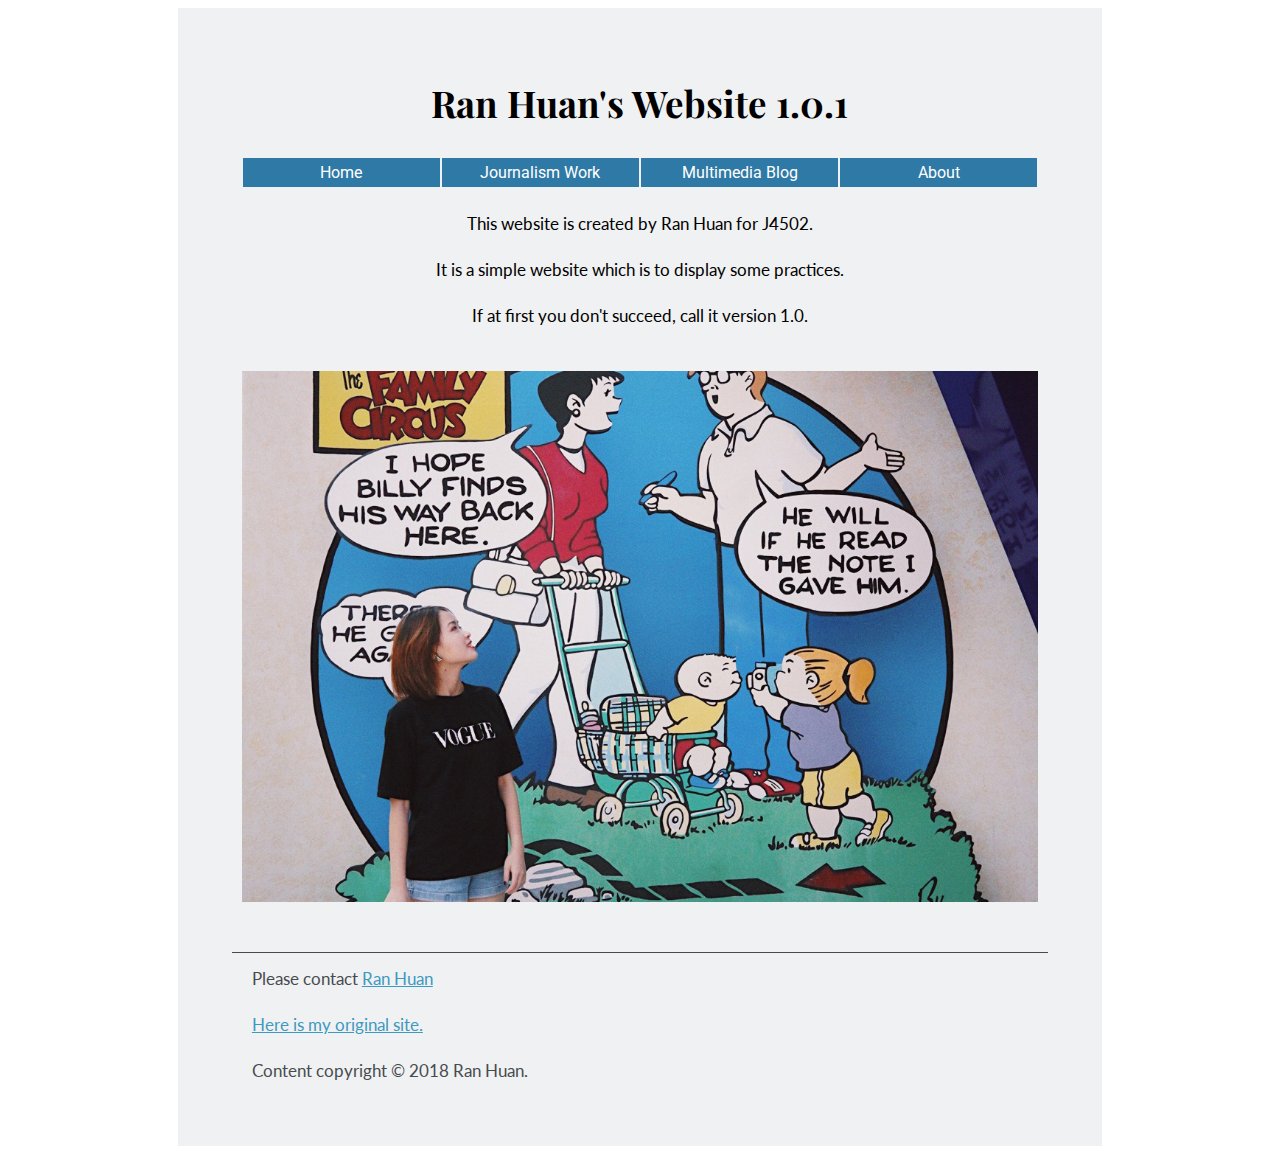
==== index.html @ facc84e8 "finished" ====
<!DOCTYPE html PUBLIC "-//W3C//DTD XHTML 1.0 Transitional//EN"
   "http://www.w3.org/TR/xhtml1/DTD/xhtml1-transitional.dtd">

<html xmlns="http://www.w3.org/1999/xhtml">

<head>
	<title>Ran Huan</title>
	<meta http-equiv="content-type" content="text/html;charset=utf-8" />
  <link href="https://fonts.googleapis.com/css?family=Lato|Playfair+Display|Roboto" rel="stylesheet"/>
  <link rel="stylesheet" type="text/css" href="styles.css" />
</head>

<body>
  <div id="container">



   <div id="main">

    <h2>Ran Huan's Website 1.0.1</h2>

    <div id="nav">
      <div class="flexbox">

      <li><a target="_blank" href="index.html">Home</a></li>
      <li><a target="_blank" href="secondpage.html">Journalism Work</a></li>
      <li><a target="_blank" href="https://ranh2150.wordpress.com/">Multimedia Blog</a></li>
      <li><a target="_blank" href="index.html">About</a></li>
   </div>
 </div>


    <p>This website is created by Ran Huan for J4502.</p>
    <p>It is a simple website which is to display some practices.</p>
    <p>If at first you don't succeed, call it version 1.0.</p>


    <a href="mailto:rhdqf@mail.missouri.edu"> <img src="profilephoto.jpg" alt="This is a profile photo."/> </a>

  </div><!--end main div-->

  <div id="footer">

    <p style="padding-top:15px;margin-top:0;">Please contact <a href="mailto:rhdqf@mail.missouri.edu">Ran Huan</a></p>
    <p><a href="indexcopy.html" target="_blank">Here is my original site.</a></p>
    <p>Content copyright © 2018 Ran Huan.</p>

  </div><!--end footer div-->

 </div><!--end container div-->
</body>

</html>
---- styles.css ----
#container{
  width:70%;
  margin:0 auto;
  padding:30px 20px;
  background-color:#F0F1F2;
}

#main{
  width:90%;
  margin:0 auto;
  padding:10px;
  text-align: center;
}

#footer{
  width:90%;
  margin:0 auto;
  padding:0 10px 10px 10px;
  border-top:1px solid #474B4F;
}


h2{
  font-family: 'Playfair Display', serif;
  font-size: 2.3em;
  margin:30px;
}

p{
  font-family: 'Lato', sans-serif;
  font-size:17px;
  margin:25px 10px;
}

ul{
  padding:0;
}

#nav {
  padding:0;
}

#nav li{
  list-style:none;
  text-align:center;
  width:98%;
  padding:5px;
  background-color: #2F79A6;
  margin:1px;
}

#nav a:link, #nav a:visited{
  color:#ffffff;
  text-decoration:none;
  font-family: 'Roboto', sans-serif;
  padding:4px;
}

#nav li:hover, #nav li:active{
  background-color: #BD3459;
}


img{
  width:100%;
  margin:20px 0 40px 0;
  border:0;
}

#footer p{
  color:#474B4F
}

#footer a:link, #footer a:visited{
  color:#3D99BF
}

#footer a:hover, #footer a:active{
  color:#D9BE67;
}

.flexbox{
	display: flex;
	flex-direction: column;
}

@media (min-width: 700px) {
	.flexbox{
		flex-direction: row;
		justify-content: center;
	}
}

@media (min-width: 800px) {

	.item-1 {
		margin-right: auto;
	}
}
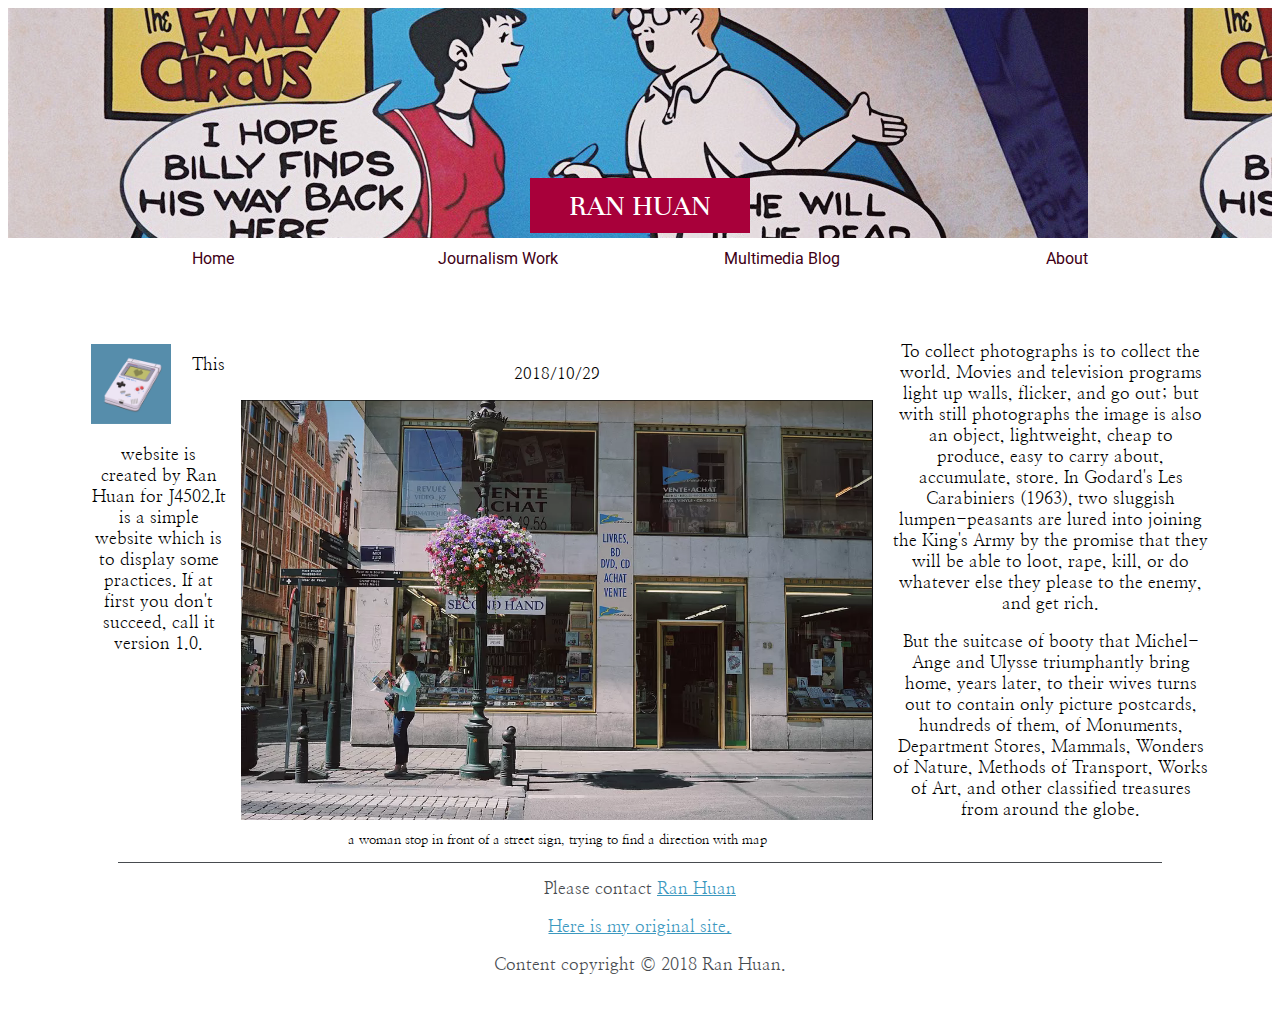
==== commit 68f732c9: "grid" ====
--- a/index.html
+++ b/index.html
@@ -7,35 +7,52 @@
 	<title>Ran Huan</title>
 	<meta http-equiv="content-type" content="text/html;charset=utf-8" />
   <link href="https://fonts.googleapis.com/css?family=Lato|Playfair+Display|Roboto" rel="stylesheet"/>
+  <link href="https://fonts.googleapis.com/css?family=Nanum+Myeongjo|Roboto|Unna" rel="stylesheet">
   <link rel="stylesheet" type="text/css" href="styles.css" />
 </head>
 
 <body>
+  <header>
+  </header>
   <div id="container">
+ <div id="titletag">
+   RAN HUAN
+ </div>
+
+   <div id="main">
+    <div id="nav">
+      <div class="flexbox">
+      <div class="item"><a target="_blank" href="index.html">Home</a></div>
+      <div class="item"><a target="_blank" href="secondpage.html">Journalism Work</a></div>
+      <div class="item"><a target="_blank" href="https://ranh2150.wordpress.com/">Multimedia Blog</a></div>
+      <div class="item"><a target="_blank" href="index.html">About</a></div>
+   </div>
+ </div>
+<article>
+<section class="profile">
+  <img src="img/icon.jpg" width="90%"/>
+  <p class="profilecontent">
+    This website is created by Ran Huan for J4502.It is a simple website which is to display some practices.
+    If at first you don't succeed, call it version 1.0.
+  </p>
+</section>
+
+<section class="display">
+  <p class="displaydate">2018/10/29</p>
+  <img src="img/display1.jpg" width="100%"/>
+  <p class="caption">a woman stop in front of a street sign, trying to find a direction with map</p>
+</section>
+
+<section class="blog">
+  <p>To collect photographs is to collect the world. Movies and television programs light up walls, flicker, and go out; but with still photographs the image is also an object, lightweight, cheap to produce, easy to carry about, accumulate, store. In Godard's Les Carabiniers (1963), two sluggish lumpen-peasants are lured into joining the King's Army by the promise that they will be able to loot, rape, kill, or do whatever else they please to the enemy, and get rich.</p>
+
+  <p>But the suitcase of booty that Michel-Ange and Ulysse triumphantly bring home, years later, to their wives turns out to contain only picture postcards, hundreds of them, of Monuments, Department Stores, Mammals, Wonders of Nature, Methods of Transport, Works of Art, and other classified treasures from around the globe. </p>
+  </p>
 
 
+</section>
 
-   <div id="main">
-
-    <h2>Ran Huan's Website 1.0.1</h2>
-
-    <div id="nav">
-      <div class="flexbox">
-
-      <li><a target="_blank" href="index.html">Home</a></li>
-      <li><a target="_blank" href="secondpage.html">Journalism Work</a></li>
-      <li><a target="_blank" href="https://ranh2150.wordpress.com/">Multimedia Blog</a></li>
-      <li><a target="_blank" href="index.html">About</a></li>
-   </div>
- </div>
-
-
-    <p>This website is created by Ran Huan for J4502.</p>
-    <p>It is a simple website which is to display some practices.</p>
-    <p>If at first you don't succeed, call it version 1.0.</p>
-
-
-    <a href="mailto:rhdqf@mail.missouri.edu"> <img src="profilephoto.jpg" alt="This is a profile photo."/> </a>
+</article>
 
   </div><!--end main div-->
 
--- a/styles.css
+++ b/styles.css
@@ -1,14 +1,24 @@
-#container{
-  width:70%;
-  margin:0 auto;
-  padding:30px 20px;
-  background-color:#F0F1F2;
+header{
+  background-image: url(img/profilephoto.jpg);
+  height: 230px;
 }
 
-#main{
+#titletag{
+    position: relative;
+    top:-60px;
+    color:#ffffff;
+    font-size:1.9em;
+    background-color: #A8003A;
+    width:200px;
+    margin: 0 auto;
+    text-align: center;
+    padding:10px;
+    font-family: 'Unna', serif;
+    font-weight:lighter;
+}
+#container{
   width:90%;
   margin:0 auto;
-  padding:10px;
   text-align: center;
 }
 
@@ -23,49 +33,40 @@
 h2{
   font-family: 'Playfair Display', serif;
   font-size: 2.3em;
-  margin:30px;
 }
 
 p{
-  font-family: 'Lato', sans-serif;
+  font-family: 'Nanum Myeongjo', serif;
   font-size:17px;
-  margin:25px 10px;
 }
 
-ul{
+
+#nav {
+  position:relative;
+  top:-50px;
   padding:0;
 }
 
-#nav {
-  padding:0;
-}
-
-#nav li{
+#nav .item{
   list-style:none;
   text-align:center;
   width:98%;
   padding:5px;
-  background-color: #2F79A6;
   margin:1px;
 }
 
-#nav a:link, #nav a:visited{
-  color:#ffffff;
+.item a:link, .item a:visited{
+  color:#400016;
   text-decoration:none;
   font-family: 'Roboto', sans-serif;
   padding:4px;
 }
 
-#nav li:hover, #nav li:active{
-  background-color: #BD3459;
+#nav .item:hover, #nav .item:active{
+  color:#000000;
 }
 
 
-img{
-  width:100%;
-  margin:20px 0 40px 0;
-  border:0;
-}
 
 #footer p{
   color:#474B4F
@@ -84,16 +85,100 @@
 	flex-direction: column;
 }
 
-@media (min-width: 700px) {
-	.flexbox{
-		flex-direction: row;
-		justify-content: center;
-	}
+
+.profile img{
+  width:200px;
+  height:200px;
+  padding:20px;
 }
 
-@media (min-width: 800px) {
+.profile h3 .profile p{
+  margin: 0px;
+}
 
-	.item-1 {
-		margin-right: auto;
-	}
+.profiletitle{
+  margin: 20px;
 }
+.profilecontent{
+  margin: 0;
+  padding-left:20px;
+  padding-right:20px;
+}
+
+.displaydate{
+  font-size: 1em;
+  margin-top: 40px;
+}
+
+
+.caption{
+  font-size: 0.8em;
+}
+
+
+@media (min-width: 450px) {
+
+    .flexbox {
+        flex-flow: row;
+        justify-content: space-between;
+    }
+
+
+}
+
+@media screen and (min-width: 600px) {
+  .profile{
+    display:block;
+    height:300px;
+  }
+
+  .profile img{
+    float:left;
+  }
+
+  .profilecontent {
+    padding-top:30px;
+      width: 90%;
+      max-width: 200px;
+      float: right;
+      margin-right: 20px;
+    }
+
+    .display{
+      float:left;
+    }
+
+
+}
+
+@media (min-width: 1000px) {
+
+  .profile{
+    display:block;
+    height:400px;
+  }
+
+  .profile img{
+    float:left;
+    width:80px;
+    height:80px;
+  }
+
+  .profilecontent {
+    padding-top:30px;
+      width: 90%;
+      max-width: 200px;
+      float: none;
+      margin-right: 20px;
+    }
+
+    .display{
+      float:left;
+    }
+
+    article {
+      display: grid;
+      grid-template-columns: 150px 2fr 1fr;
+      grid-gap: 20px;
+    }
+}
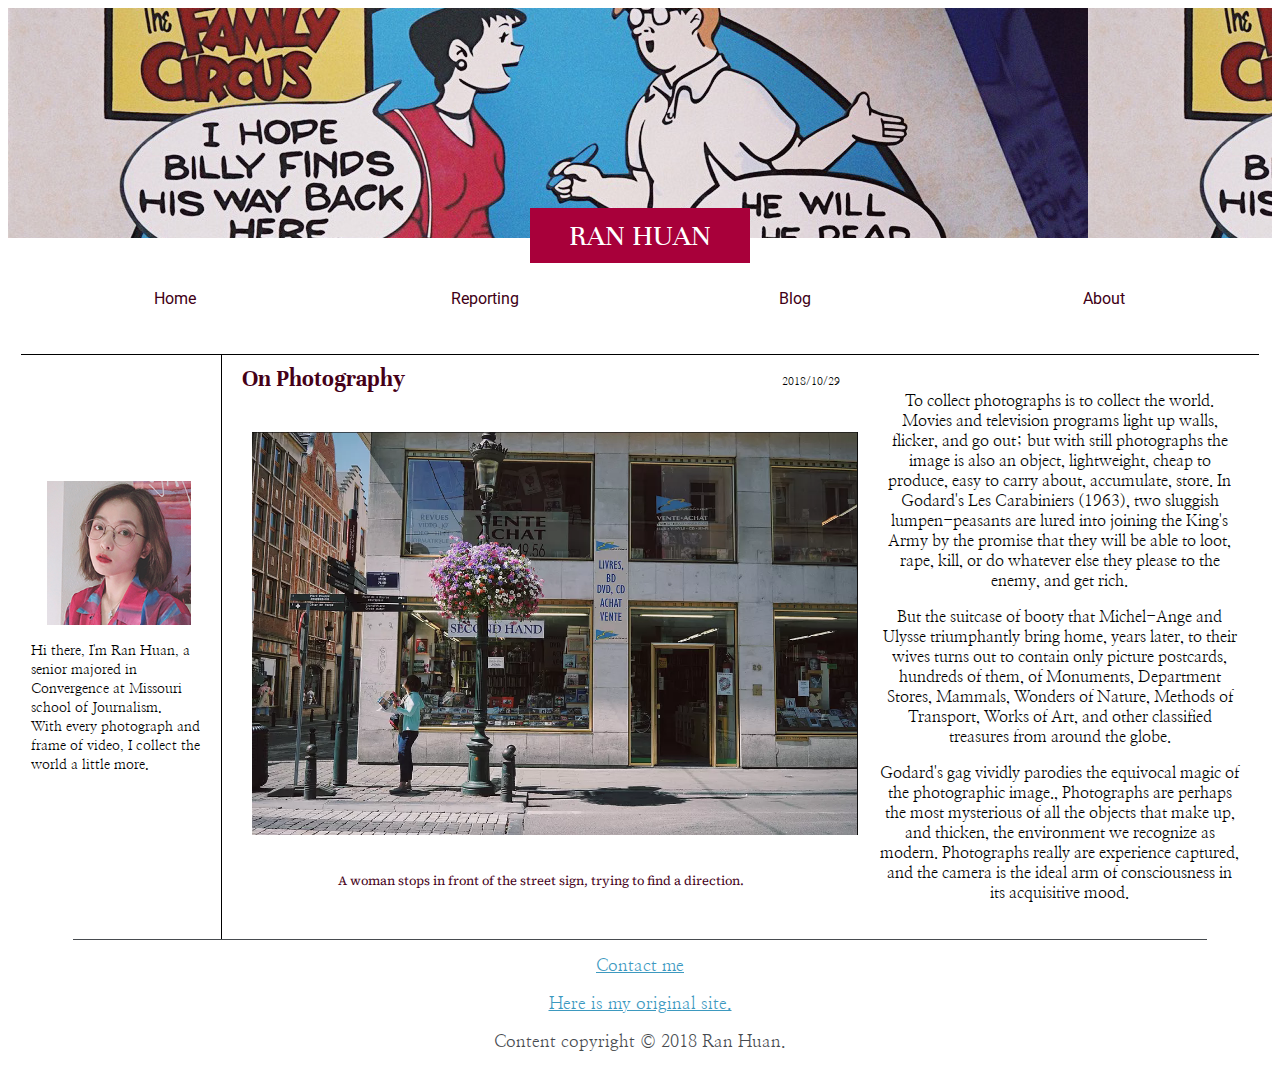
==== commit ad290e7f: "grid change" ====
--- a/index.html
+++ b/index.html
@@ -7,13 +7,14 @@
 	<title>Ran Huan</title>
 	<meta http-equiv="content-type" content="text/html;charset=utf-8" />
   <link href="https://fonts.googleapis.com/css?family=Lato|Playfair+Display|Roboto" rel="stylesheet"/>
-  <link href="https://fonts.googleapis.com/css?family=Nanum+Myeongjo|Roboto|Unna" rel="stylesheet">
+<link href="https://fonts.googleapis.com/css?family=Nanum+Myeongjo|Source+Serif+Pro|Unna" rel="stylesheet"/>
   <link rel="stylesheet" type="text/css" href="styles.css" />
 </head>
 
 <body>
-  <header>
-  </header>
+  <div id="header">
+  </div>
+
   <div id="container">
  <div id="titletag">
    RAN HUAN
@@ -23,42 +24,42 @@
     <div id="nav">
       <div class="flexbox">
       <div class="item"><a target="_blank" href="index.html">Home</a></div>
-      <div class="item"><a target="_blank" href="secondpage.html">Journalism Work</a></div>
-      <div class="item"><a target="_blank" href="https://ranh2150.wordpress.com/">Multimedia Blog</a></div>
+      <div class="item"><a target="_blank" href="secondpage.html">Reporting</a></div>
+      <div class="item"><a target="_blank" href="https://ranh2150.wordpress.com/">Blog</a></div>
       <div class="item"><a target="_blank" href="index.html">About</a></div>
    </div>
  </div>
-<article>
-<section class="profile">
-  <img src="img/icon.jpg" width="90%"/>
-  <p class="profilecontent">
-    This website is created by Ran Huan for J4502.It is a simple website which is to display some practices.
-    If at first you don't succeed, call it version 1.0.
-  </p>
-</section>
+<div id="gridarea">
+<div class="profile">
+  <img src="img/icon.jpg" alt="icon image" width="90%"/>
+  <div class="profilecontent">
+  <p>Hi there, I'm Ran Huan, a senior majored in Convergence at Missouri school of Journalism. </p>
+    <p>With every photograph and frame of video, I collect the world a little more.</p>
+</div>
+</div><!--end profile div-->
 
-<section class="display">
-  <p class="displaydate">2018/10/29</p>
-  <img src="img/display1.jpg" width="100%"/>
-  <p class="caption">a woman stop in front of a street sign, trying to find a direction with map</p>
-</section>
+<div class="display">
+  <div class="displaytitle">
+  <h3> On Photography </h3></div>
+  <div class="displaydate"> <p>2018/10/29</p> </div>
 
-<section class="blog">
+  <img src="img/display1.jpg" alt="display image" width="100%"/>
+  <div class="caption">A woman stops in front of the street sign, trying to find a direction.</div>
+</div>
+
+<div class="blog">
   <p>To collect photographs is to collect the world. Movies and television programs light up walls, flicker, and go out; but with still photographs the image is also an object, lightweight, cheap to produce, easy to carry about, accumulate, store. In Godard's Les Carabiniers (1963), two sluggish lumpen-peasants are lured into joining the King's Army by the promise that they will be able to loot, rape, kill, or do whatever else they please to the enemy, and get rich.</p>
+  <p>But the suitcase of booty that Michel-Ange and Ulysse triumphantly bring home, years later, to their wives turns out to contain only picture postcards, hundreds of them, of Monuments, Department Stores, Mammals, Wonders of Nature, Methods of Transport, Works of Art, and other classified treasures from around the globe. </p>
+  <p>Godard's gag vividly parodies the equivocal magic of the photographic image., Photographs are perhaps the most mysterious of all the objects that make up, and thicken, the environment we recognize as modern. Photographs really are experience captured, and the camera is the ideal arm of consciousness in its acquisitive mood.</p>
+</div>
 
-  <p>But the suitcase of booty that Michel-Ange and Ulysse triumphantly bring home, years later, to their wives turns out to contain only picture postcards, hundreds of them, of Monuments, Department Stores, Mammals, Wonders of Nature, Methods of Transport, Works of Art, and other classified treasures from around the globe. </p>
-  </p>
-
-
-</section>
-
-</article>
+</div><!--end gridarea div-->
 
   </div><!--end main div-->
 
   <div id="footer">
 
-    <p style="padding-top:15px;margin-top:0;">Please contact <a href="mailto:rhdqf@mail.missouri.edu">Ran Huan</a></p>
+    <p style="padding-top:15px;margin-top:0;"><a href="mailto:rhdqf@mail.missouri.edu">Contact me</a></p>
     <p><a href="indexcopy.html" target="_blank">Here is my original site.</a></p>
     <p>Content copyright © 2018 Ran Huan.</p>
 
--- a/styles.css
+++ b/styles.css
@@ -1,11 +1,11 @@
-header{
+#header{
   background-image: url(img/profilephoto.jpg);
   height: 230px;
 }
 
 #titletag{
     position: relative;
-    top:-60px;
+    top:-30px;
     color:#ffffff;
     font-size:1.9em;
     background-color: #A8003A;
@@ -35,6 +35,10 @@
   font-size: 2.3em;
 }
 
+h3{
+  font-family: 'Unna', serif;
+}
+
 p{
   font-family: 'Nanum Myeongjo', serif;
   font-size:17px;
@@ -43,8 +47,9 @@
 
 #nav {
   position:relative;
-  top:-50px;
+  top:-10px;
   padding:0;
+  margin-bottom: 30px;
 }
 
 #nav .item{
@@ -85,34 +90,49 @@
 	flex-direction: column;
 }
 
+.profile{
+  border-top:1px solid #000000;
+}
 
 .profile img{
-  width:200px;
-  height:200px;
+  width: auto;
   padding:20px;
 }
 
-.profile h3 .profile p{
+.profile p{
   margin: 0px;
 }
 
-.profiletitle{
-  margin: 20px;
-}
 .profilecontent{
   margin: 0;
   padding-left:20px;
   padding-right:20px;
 }
 
+.display h3{
+  margin-top: 50px;
+  font-size: 1.5em;
+  color:#450018;
+}
+
 .displaydate{
-  font-size: 1em;
-  margin-top: 40px;
-}
-
+  font-size: 0.7em;
+}
+
+.display{
+  border-top:1px solid #000000;
+}
+
+.blog{
+  margin-bottom: 60px;
+}
 
 .caption{
   font-size: 0.8em;
+  margin-top: 7px;
+  margin-bottom: 30px;
+  font-family: 'Source Serif Pro', serif;
+  color:#450018;
 }
 
 
@@ -123,25 +143,40 @@
         justify-content: space-between;
     }
 
+    .profile{
+      margin:10px;
+      margin-bottom: 50px;
+    }
+
+    .profile img{
+        margin-top: 20px;
+    }
+    .profilecontent{
+      margin: 10px auto;
+      width:400px;
+    }
+
 
 }
 
 @media screen and (min-width: 600px) {
   .profile{
     display:block;
-    height:300px;
+    height:250px;
   }
 
   .profile img{
+    width:35%;
     float:left;
+    margin-left: 20px;
   }
 
   .profilecontent {
-    padding-top:30px;
+    padding-top:55px;
       width: 90%;
       max-width: 200px;
       float: right;
-      margin-right: 20px;
+      padding-right: 40px;
     }
 
     .display{
@@ -151,7 +186,92 @@
 
 }
 
-@media (min-width: 1000px) {
+@media screen and (min-width: 800px) {
+
+  #container{
+    width:98%;
+  }
+
+  .profile{
+    height:300px;
+    grid-area:a;
+    margin: 0;
+    padding: 10px;
+  }
+
+  .profile img{
+    width:80%;
+    margin: 0;
+    padding: 15px;
+    padding-top: 80px;
+    float:left;
+  }
+
+  .profilecontent {
+    padding:0;
+    margin: 0 auto;
+    width:100%;
+      float: none;
+    }
+
+    .profilecontent p{
+      font-size: 0.9em;
+      text-align:left;
+    }
+
+  .display{
+    grid-area:b;
+    border-left: 1px solid #000000;
+  }
+
+  .display h3{
+    margin: 10px 10px 10px 20px;
+  }
+
+  .display img{
+    width:95%;
+    margin-left:15px;
+  }
+
+ .displaytitle{
+   float: left;
+ }
+
+ .displaydate{
+   float:right;
+ }
+
+.display p{
+  margin: 0;
+  margin-top: 20px;
+  margin-right: 20px;
+  font-size: 1em;
+}
+
+.caption{
+  font-size: 0.8em;
+  margin-bottom: 10px;
+}
+  .blog{
+    grid-area:c;
+    border-left: 1px solid #000000;
+    padding-top: 0;
+    padding-left: 20px;
+    padding-right: 20px;
+  }
+
+    #gridarea{
+      display: grid;
+      grid-template-columns: 200px 1.5fr;
+      grid-template-areas:
+          "a b"
+          ". c";
+    }
+
+
+}
+
+@media (min-width: 1200px) {
 
   .profile{
     display:block;
@@ -159,14 +279,14 @@
   }
 
   .profile img{
+    width:80%;
     float:left;
-    width:80px;
-    height:80px;
+    padding:16px;
+    margin-top:100px; 
   }
 
   .profilecontent {
     padding-top:30px;
-      width: 90%;
       max-width: 200px;
       float: none;
       margin-right: 20px;
@@ -176,9 +296,24 @@
       float:left;
     }
 
-    article {
+    .display img{
+      margin: 30px;
+    }
+
+.blog{
+    border-left: none;
+    border-top:1px solid #000000;
+    margin:0;
+    padding:20px;
+}
+
+.blog p{
+  font-size:1em;
+}
+    #gridarea {
       display: grid;
-      grid-template-columns: 150px 2fr 1fr;
-      grid-gap: 20px;
-    }
-}
+      grid-template-columns: 200px 1.6fr 1fr;
+      grid-template-areas:
+          "a b c";
+    }
+}
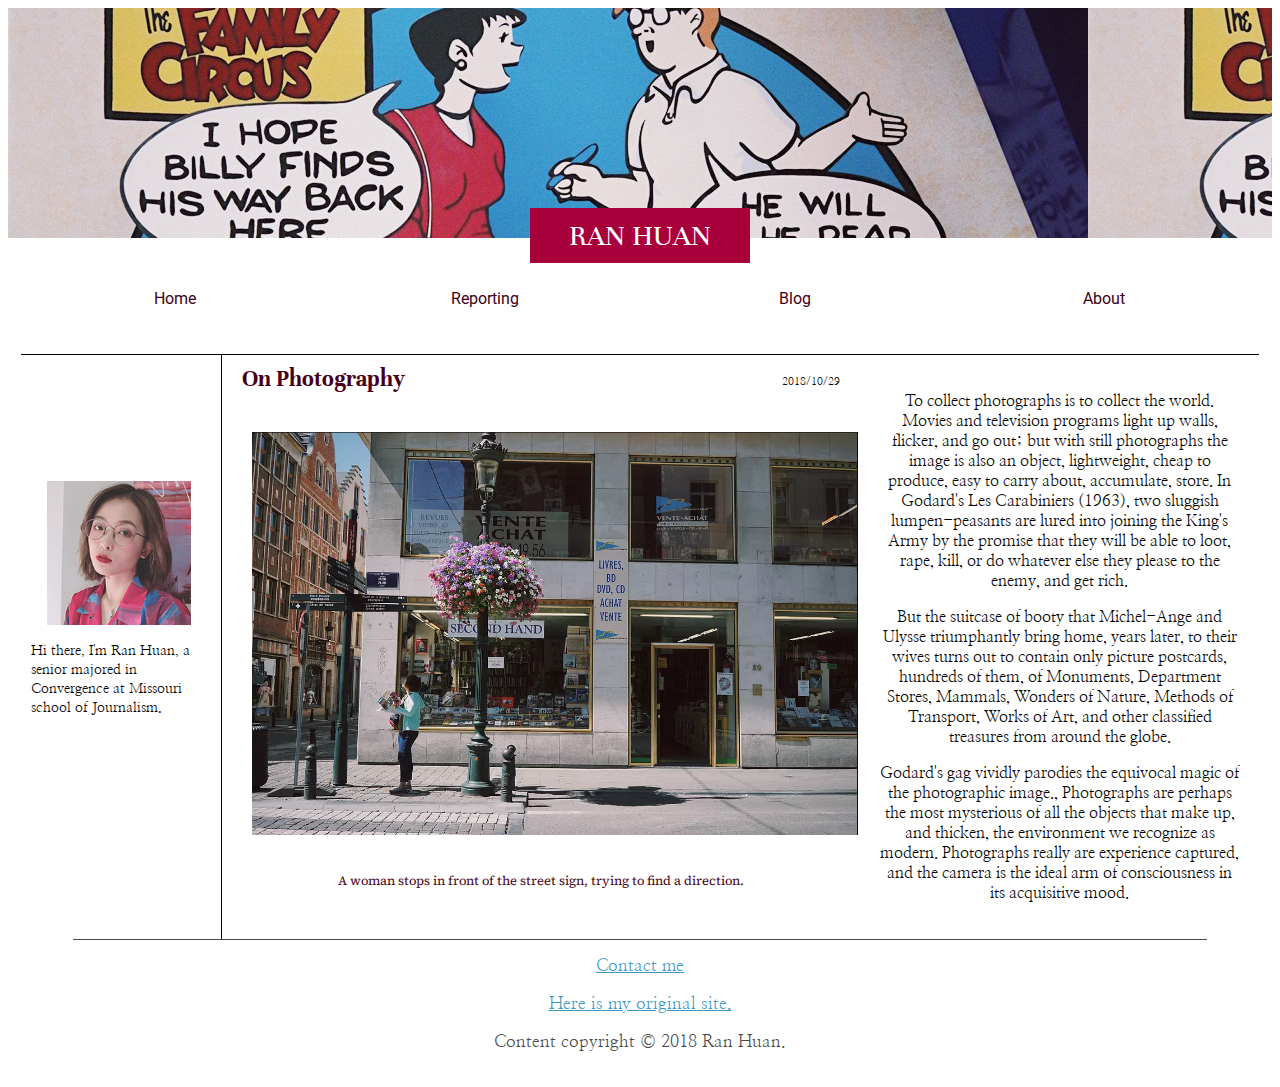
==== commit 6ce4e859: "change introduction" ====
--- a/index.html
+++ b/index.html
@@ -34,7 +34,6 @@
   <img src="img/icon.jpg" alt="icon image" width="90%"/>
   <div class="profilecontent">
   <p>Hi there, I'm Ran Huan, a senior majored in Convergence at Missouri school of Journalism. </p>
-    <p>With every photograph and frame of video, I collect the world a little more.</p>
 </div>
 </div><!--end profile div-->
 
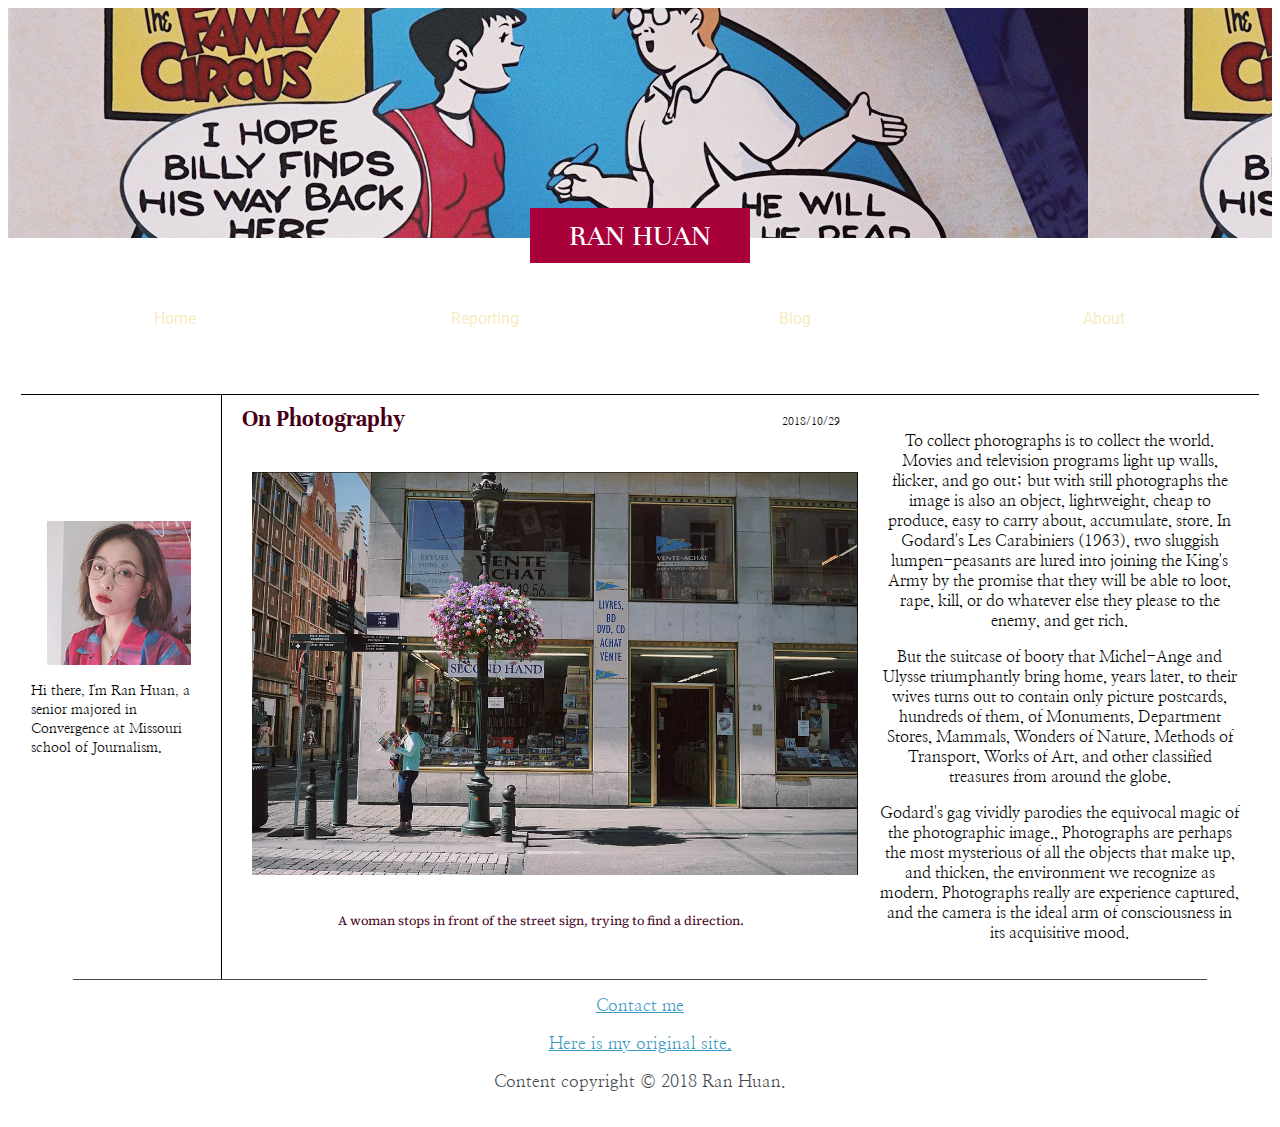
==== commit fa602dfe: "jquery" ====
--- a/index.html
+++ b/index.html
@@ -9,6 +9,8 @@
   <link href="https://fonts.googleapis.com/css?family=Lato|Playfair+Display|Roboto" rel="stylesheet"/>
 <link href="https://fonts.googleapis.com/css?family=Nanum+Myeongjo|Source+Serif+Pro|Unna" rel="stylesheet"/>
   <link rel="stylesheet" type="text/css" href="styles.css" />
+<script src="https://code.jquery.com/jquery-1.12.0.min.js"></script>
+  <script src="finished.js" type="text/javascript"></script>
 </head>
 
 <body>
@@ -21,8 +23,11 @@
  </div>
 
    <div id="main">
+       <a class="menu-trigger" href="#">&#9776;</a>
     <div id="nav">
+
       <div class="flexbox">
+
       <div class="item"><a target="_blank" href="index.html">Home</a></div>
       <div class="item"><a target="_blank" href="secondpage.html">Reporting</a></div>
       <div class="item"><a target="_blank" href="https://ranh2150.wordpress.com/">Blog</a></div>
--- a/styles.css
+++ b/styles.css
@@ -1,3 +1,9 @@
+.menu-trigger {
+    order: 1;
+    font-size: 1.75em;
+    width: 2em;
+}
+
 #header{
   background-image: url(img/profilephoto.jpg);
   height: 230px;
@@ -58,6 +64,7 @@
   width:98%;
   padding:5px;
   margin:1px;
+
 }
 
 .item a:link, .item a:visited{
@@ -65,6 +72,7 @@
   text-decoration:none;
   font-family: 'Roboto', sans-serif;
   padding:4px;
+
 }
 
 #nav .item:hover, #nav .item:active{
@@ -282,7 +290,7 @@
     width:80%;
     float:left;
     padding:16px;
-    margin-top:100px; 
+    margin-top:100px;
   }
 
   .profilecontent {
@@ -317,3 +325,58 @@
           "a b c";
     }
 }
+
+
+
+
+
+#nav .flexbox .item {
+    display: block;
+    border-top: 1px #79896d solid;
+}
+
+#nav a {
+    color: #f8ecc2;
+    display: block;
+    text-decoration: none;
+    padding: 20px 30px;
+}
+
+
+.menu-trigger {
+    order: 1;
+    font-size: 1.75em;
+    width: 2em;
+}
+
+
+
+#nav .flexbox {
+    display: none;
+}
+
+.menu-trigger a{
+  color: #f8ecc2;
+  display: block;
+  text-decoration: none;
+}
+
+@media screen and (min-width: 700px){
+
+    #nav .flexbox {
+        display: flex;
+    }
+
+    #nav .flexbox .item {
+        border-top: none;
+    }
+
+    .menu-trigger {
+        display: none;
+    }
+
+    #nav {
+        order: 2;
+    }
+
+}
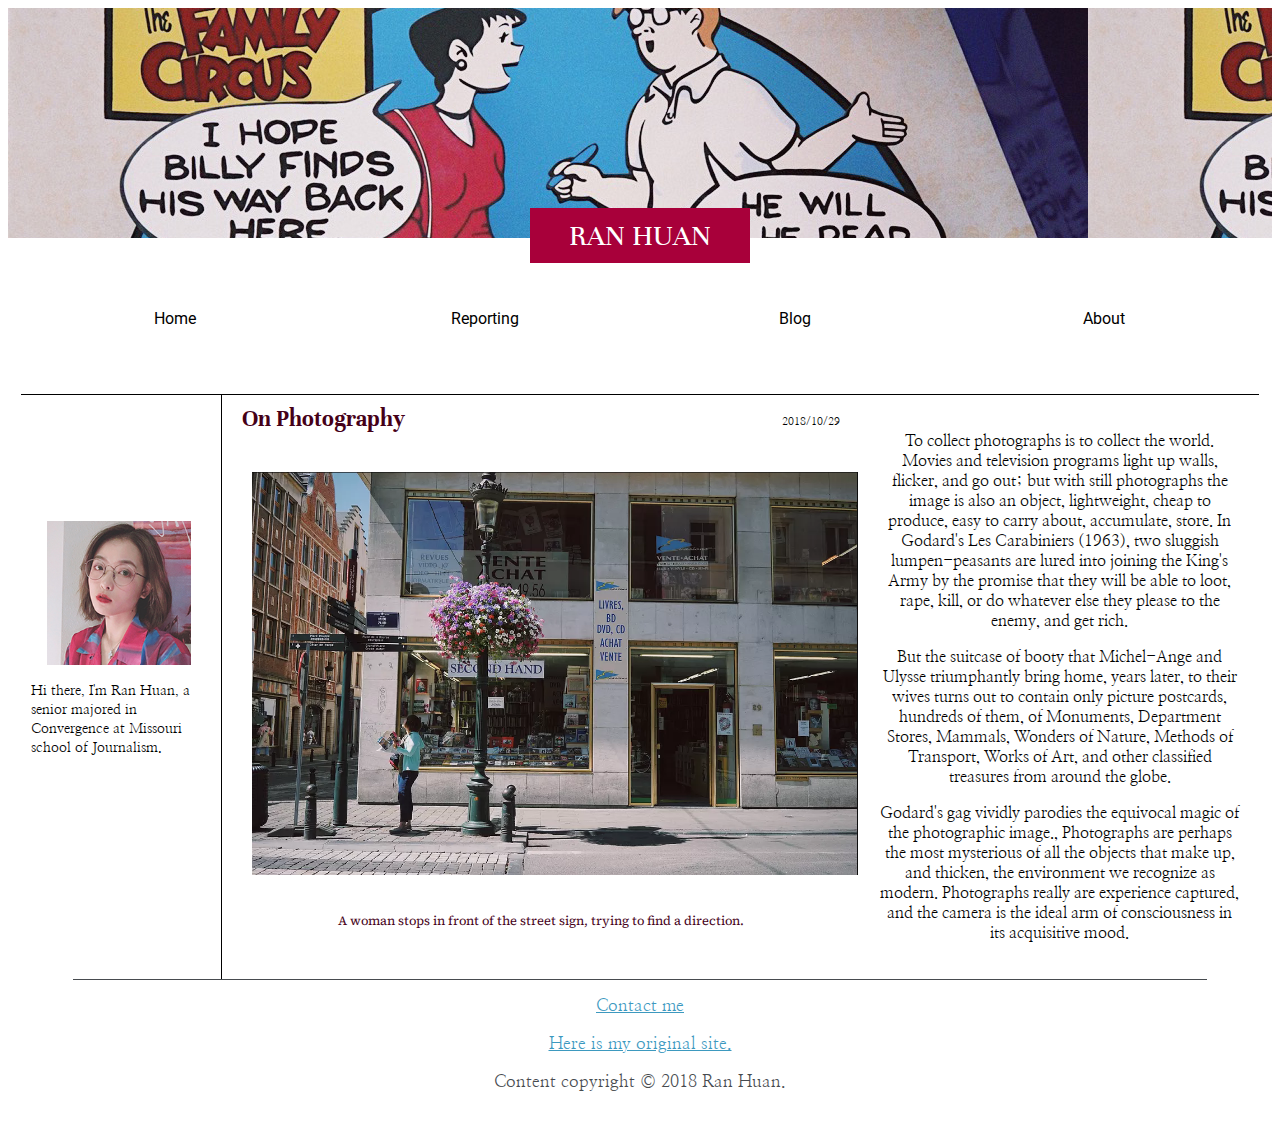
==== commit 38aec96d: "Change hamburger menu" ====
--- a/index.html
+++ b/index.html
@@ -9,7 +9,7 @@
   <link href="https://fonts.googleapis.com/css?family=Lato|Playfair+Display|Roboto" rel="stylesheet"/>
 <link href="https://fonts.googleapis.com/css?family=Nanum+Myeongjo|Source+Serif+Pro|Unna" rel="stylesheet"/>
   <link rel="stylesheet" type="text/css" href="styles.css" />
-<script src="https://code.jquery.com/jquery-1.12.0.min.js"></script>
+<script src="https://code.jquery.com/jquery-1.12.0.min.js"  type="text/javascript"></script>
   <script src="finished.js" type="text/javascript"></script>
 </head>
 
@@ -23,7 +23,7 @@
  </div>
 
    <div id="main">
-       <a class="menu-trigger" href="#">&#9776;</a>
+       <a class="menu-trigger" href="#"><img src="img/hamburgermenu2.jpg" alt="menu icon" width="30%"/></a>
     <div id="nav">
 
       <div class="flexbox">
--- a/styles.css
+++ b/styles.css
@@ -4,6 +4,9 @@
     width: 2em;
 }
 
+.menu-trigger img{
+  margin-bottom:25px;
+}
 #header{
   background-image: url(img/profilephoto.jpg);
   height: 230px;
@@ -190,6 +193,7 @@
     .display{
       float:left;
     }
+    
 
 
 }
@@ -333,10 +337,11 @@
 #nav .flexbox .item {
     display: block;
     border-top: 1px #79896d solid;
+
 }
 
 #nav a {
-    color: #f8ecc2;
+    color: #000000;
     display: block;
     text-decoration: none;
     padding: 20px 30px;
